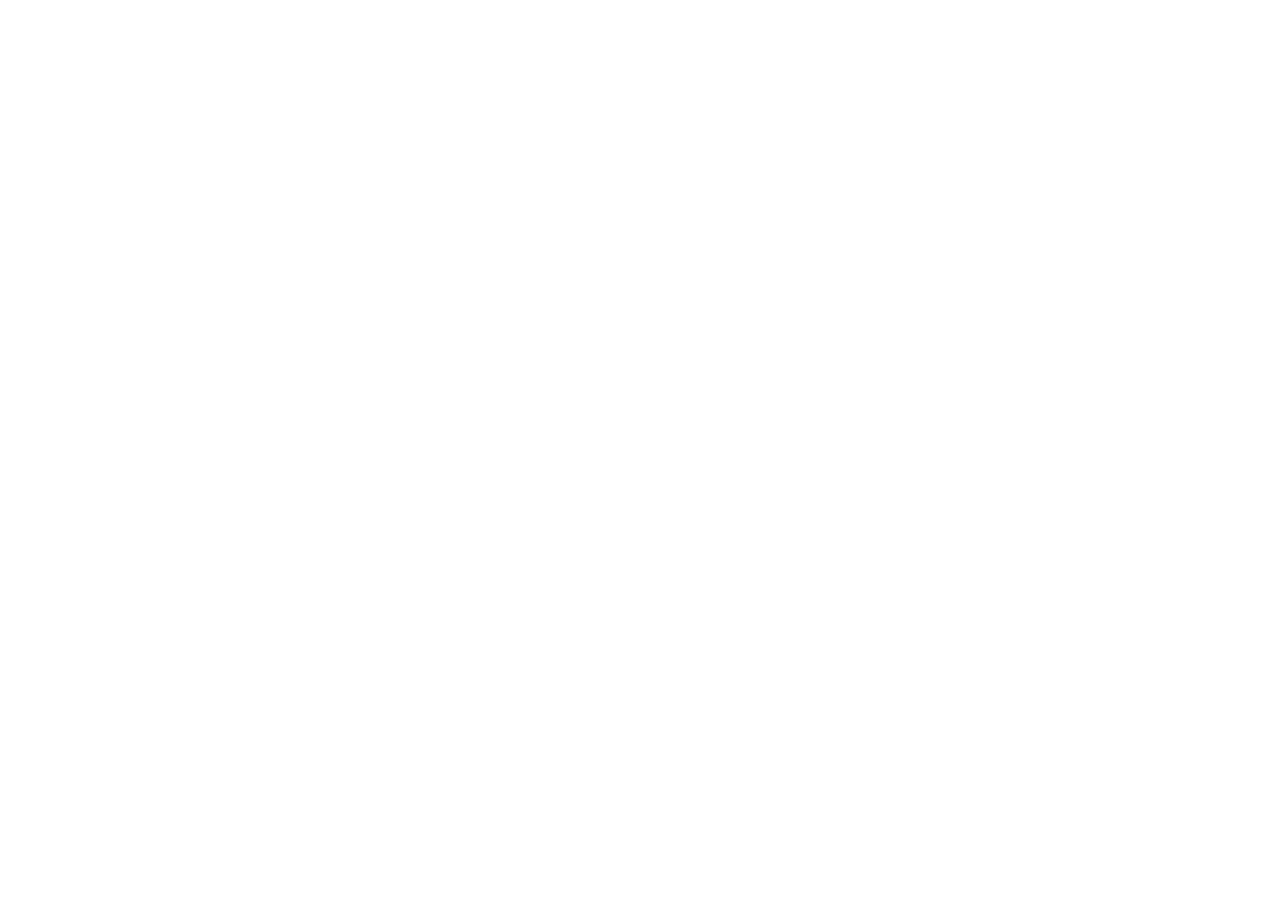
==== index.html @ 99081ab1 "first commit" ====
<!DOCTYPE html>
<html lang="en">
<head>
    <meta charset="UTF-8">
    <meta name="viewport" content="width=device-width, initial-scale=1.0">
    <link href="https://cdn.jsdelivr.net/npm/bootstrap@5.3.3/dist/css/bootstrap.min.css" rel="stylesheet" integrity="sha384-QWTKZyjpPEjISv5WaRU9OFeRpok6YctnYmDr5pNlyT2bRjXh0JMhjY6hW+ALEwIH" crossorigin="anonymous">
    <link rel="stylesheet" href="./css/style.css">
    <title>Bootstrap dashboard</title>
</head>
<body>
    <header>
        
    </header>
    <main></main>
    <script src="https://cdn.jsdelivr.net/npm/bootstrap@5.3.3/dist/js/bootstrap.bundle.min.js" integrity="sha384-YvpcrYf0tY3lHB60NNkmXc5s9fDVZLESaAA55NDzOxhy9GkcIdslK1eN7N6jIeHz" crossorigin="anonymous"></script>
</body>
</html>
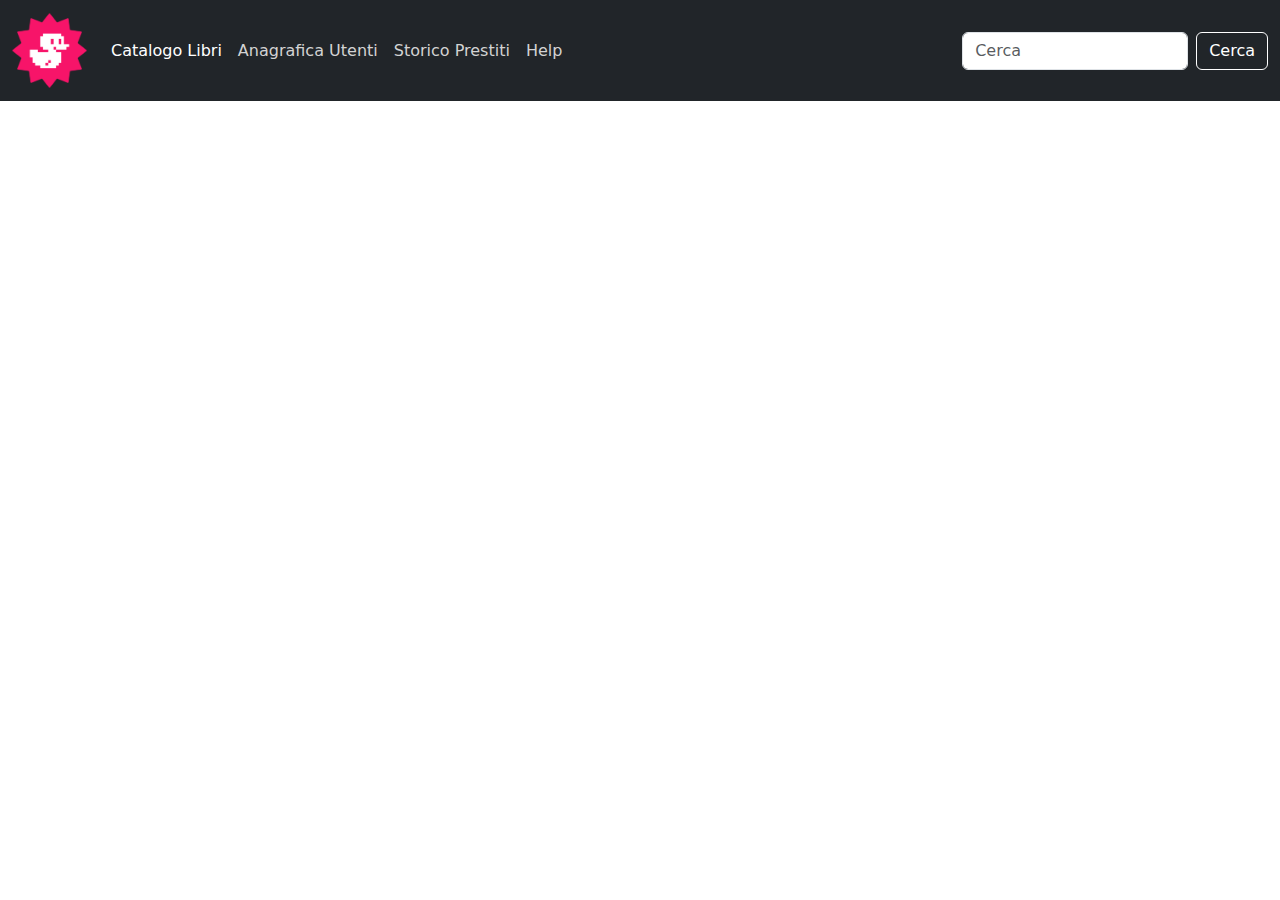
==== commit 2618607c: "[UPD] Header finished" ====
--- a/index.html
+++ b/index.html
@@ -4,12 +4,44 @@
     <meta charset="UTF-8">
     <meta name="viewport" content="width=device-width, initial-scale=1.0">
     <link href="https://cdn.jsdelivr.net/npm/bootstrap@5.3.3/dist/css/bootstrap.min.css" rel="stylesheet" integrity="sha384-QWTKZyjpPEjISv5WaRU9OFeRpok6YctnYmDr5pNlyT2bRjXh0JMhjY6hW+ALEwIH" crossorigin="anonymous">
+    <link rel="stylesheet" href="https://cdnjs.cloudflare.com/ajax/libs/font-awesome/6.7.2/css/all.min.css" integrity="sha512-Evv84Mr4kqVGRNSgIGL/F/aIDqQb7xQ2vcrdIwxfjThSH8CSR7PBEakCr51Ck+w+/U6swU2Im1vVX0SVk9ABhg==" crossorigin="anonymous" referrerpolicy="no-referrer" />
     <link rel="stylesheet" href="./css/style.css">
     <title>Bootstrap dashboard</title>
 </head>
 <body>
     <header>
-        
+        <nav class="navbar navbar-expand-lg bg-dark">
+            <div class="container-fluid">
+              <a class="navbar-brand" href="#">
+                <div class="logo">
+                    <img src="./img/duck.png" alt="">
+                </div>
+              </a>
+              <button class="navbar-toggler" type="button" data-bs-toggle="collapse" data-bs-target="#navbarSupportedContent" aria-controls="navbarSupportedContent" aria-expanded="false" aria-label="Toggle navigation">
+                <i class="fas fa-bars fa-2x1"></i>
+              </button>
+              <div class="collapse navbar-collapse" id="navbarSupportedContent">
+                <ul class="navbar-nav me-auto mb-2 mb-lg-0">
+                  <li class="nav-item">
+                    <a class="nav-link active" aria-current="page" href="#">Catalogo Libri</a>
+                  </li>
+                  <li class="nav-item">
+                    <a class="nav-link" href="#">Anagrafica Utenti</a>
+                  </li>
+                  <li class="nav-item">
+                    <a class="nav-link" href="#">Storico Prestiti</a>
+                  </li>
+                  <li class="nav-item">
+                    <a class="nav-link" href="#" >Help</a>
+                  </li>
+                </ul>
+                <form class="d-flex" role="search">
+                  <input class="form-control me-2" type="search" placeholder="Cerca" aria-label="Search">
+                  <button class="btn btn-outline-success" type="submit">Cerca</button>
+                </form>
+              </div>
+            </div>
+          </nav>
     </header>
     <main></main>
     <script src="https://cdn.jsdelivr.net/npm/bootstrap@5.3.3/dist/js/bootstrap.bundle.min.js" integrity="sha384-YvpcrYf0tY3lHB60NNkmXc5s9fDVZLESaAA55NDzOxhy9GkcIdslK1eN7N6jIeHz" crossorigin="anonymous"></script>
--- a/css/style.css
+++ b/css/style.css
@@ -0,0 +1,19 @@
+.logo img{
+    width: 75px;
+}
+
+nav.navbar a.nav-link{
+    color: lightgray;
+}
+nav.navbar a.nav-link.active{
+color: #fff;
+}
+.btn-outline-success{
+    color: white;
+    border: 1px solid white;
+}
+nav.navbar button.navbar-toggler, nav.navbar button.navbar-toggler:focus{
+    color: lightgrey;
+    border: 1px solid grey;
+    font-size: 30px;
+}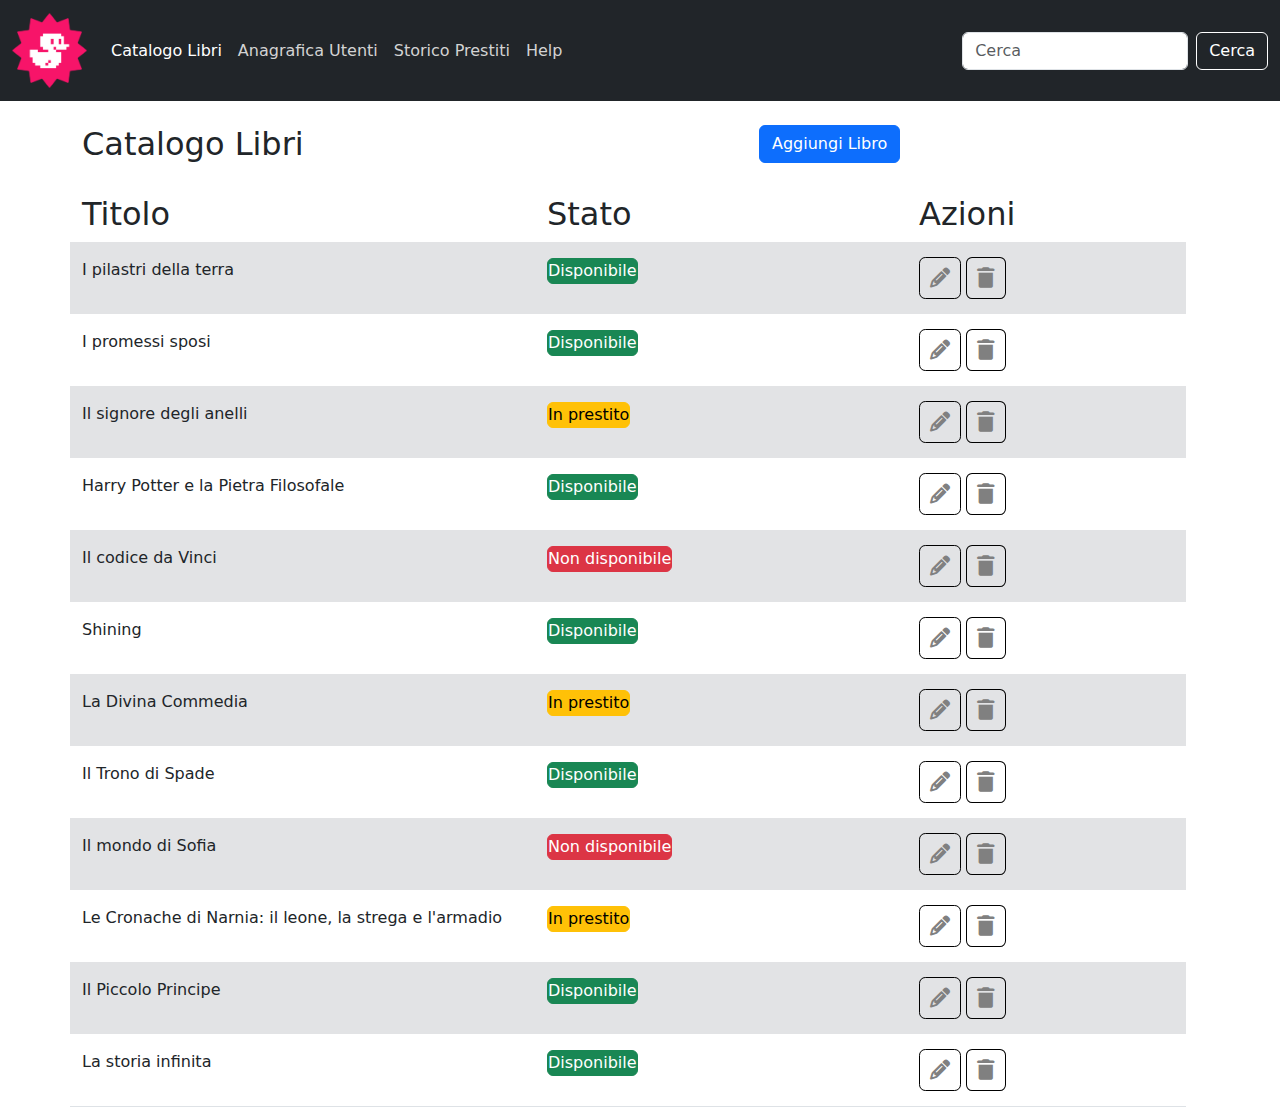
==== commit 0641aaa2: "[UPD] Main part (title, state and actions) done, mobile first" ====
--- a/index.html
+++ b/index.html
@@ -43,7 +43,137 @@
             </div>
           </nav>
     </header>
-    <main></main>
+    <main>
+        <div class="container">
+            <div class="row">
+                <div class="col-7 py-4">
+                    <h2>Catalogo Libri</h2>
+                </div>
+                <div class="col-5 py-4 ps-4">
+                    <button type="button" class="btn btn-primary">Aggiungi Libro</button>
+                </div>
+                <div class="row d-flex">
+                    <div class="col-5">
+                        <h2>Titolo</h2>
+                    </div>
+                    <div class="col-4">
+                        <h2>Stato</h2>
+                    </div>
+                    <div class="col-3">
+                        <h2>Azioni</h2>
+                    </div>
+                    <div class="col-5 py-3 bg-secondary-subtle">
+                        <p>I pilastri della terra</p>
+                    </div>
+                    <div class="col-4 py-3 bg-secondary-subtle">
+                        <button type="button" class="btn btn-success">Disponibile</button>
+                    </div>
+                    <div class="col-3 bg-secondary-subtle">
+                        <i class="fa-solid fa-pencil"></i> <i class="fa-solid fa-trash"></i>
+                    </div>
+                    <div class="col-5 py-3">
+                        <p>I promessi sposi</p>
+                    </div>
+                    <div class="col-4 py-3">
+                        <button type="button" class="btn btn-success">Disponibile</button>
+                    </div>
+                    <div class="col-3">
+                        <i class="fa-solid fa-pencil"></i> <i class="fa-solid fa-trash"></i>
+                    </div>
+                    <div class="col-5 py-3 bg-secondary-subtle">
+                        <p>Il signore degli anelli</p>
+                    </div>
+                    <div class="col-4 py-3 bg-secondary-subtle">
+                        <button type="button" class="btn btn-warning">In prestito</button>
+                    </div>
+                    <div class="col-3 bg-secondary-subtle">
+                        <i class="fa-solid fa-pencil"></i> <i class="fa-solid fa-trash"></i>
+                    </div>
+                    <div class="col-5 py-3">
+                        <p>Harry Potter e la Pietra Filosofale</p>
+                    </div>
+                    <div class="col-4 py-3">
+                        <button type="button" class="btn btn-success">Disponibile</button>
+                    </div>
+                    <div class="col-3">
+                        <i class="fa-solid fa-pencil"></i> <i class="fa-solid fa-trash"></i>
+                    </div>
+                    <div class="col-5 py-3 bg-secondary-subtle">
+                        <p>Il codice da Vinci</p>
+                    </div>
+                    <div class="col-4 py-3 bg-secondary-subtle">
+                        <button type="button" class="btn btn-danger">Non disponibile</button>
+                    </div>
+                    <div class="col-3 bg-secondary-subtle">
+                        <i class="fa-solid fa-pencil"></i> <i class="fa-solid fa-trash"></i>
+                    </div>
+                    <div class="col-5 py-3">
+                        <p>Shining</p>
+                    </div>
+                    <div class="col-4 py-3">
+                        <button type="button" class="btn btn-success">Disponibile</button>
+                    </div>
+                    <div class="col-3">
+                        <i class="fa-solid fa-pencil"></i> <i class="fa-solid fa-trash"></i>
+                    </div>
+                    <div class="col-5 py-3 bg-secondary-subtle">
+                        <p>La Divina Commedia</p>
+                    </div>
+                    <div class="col-4 py-3 bg-secondary-subtle">
+                        <button type="button" class="btn btn-warning">In prestito</button>
+                    </div>
+                    <div class="col-3 bg-secondary-subtle">
+                        <i class="fa-solid fa-pencil"></i> <i class="fa-solid fa-trash"></i>
+                    </div>
+                    <div class="col-5 py-3">
+                        <p>Il Trono di Spade</p>
+                    </div>
+                    <div class="col-4 py-3">
+                        <button type="button" class="btn btn-success">Disponibile</button>
+                    </div>
+                    <div class="col-3">
+                        <i class="fa-solid fa-pencil"></i> <i class="fa-solid fa-trash"></i>
+                    </div>
+                    <div class="col-5 py-3 bg-secondary-subtle">
+                        <p>Il mondo di Sofia</p>
+                    </div>
+                    <div class="col-4 py-3 bg-secondary-subtle">
+                        <button type="button" class="btn btn-danger">Non disponibile</button>
+                    </div>
+                    <div class="col-3 bg-secondary-subtle">
+                        <i class="fa-solid fa-pencil"></i> <i class="fa-solid fa-trash"></i>
+                    </div>
+                    <div class="col-5 py-3">
+                        <p>Le Cronache di Narnia: il leone, la strega e l'armadio</p>
+                    </div>
+                    <div class="col-4 py-3">
+                        <button type="button" class="btn btn-warning">In prestito</button>
+                    </div>
+                    <div class="col-3">
+                        <i class="fa-solid fa-pencil"></i> <i class="fa-solid fa-trash"></i>
+                    </div>
+                    <div class="col-5 py-3 bg-secondary-subtle">
+                        <p>Il Piccolo Principe</p>
+                    </div>
+                    <div class="col-4 py-3 bg-secondary-subtle">
+                        <button type="button" class="btn btn-success">Disponibile</button>
+                    </div>
+                    <div class="col-3 bg-secondary-subtle">
+                        <i class="fa-solid fa-pencil"></i> <i class="fa-solid fa-trash"></i>
+                    </div>
+                    <div class="col-5 py-3 border-bottom">
+                        <p>La storia infinita</p>
+                    </div>
+                    <div class="col-4 py-3 border-bottom">
+                        <button type="button" class="btn btn-success">Disponibile</button>
+                    </div>
+                    <div class="col-3 border-bottom">
+                        <i class="fa-solid fa-pencil"></i> <i class="fa-solid fa-trash"></i>
+                    </div>
+                </div>
+            </div>
+        </div>
+    </main>
     <script src="https://cdn.jsdelivr.net/npm/bootstrap@5.3.3/dist/js/bootstrap.bundle.min.js" integrity="sha384-YvpcrYf0tY3lHB60NNkmXc5s9fDVZLESaAA55NDzOxhy9GkcIdslK1eN7N6jIeHz" crossorigin="anonymous"></script>
 </body>
 </html>--- a/css/style.css
+++ b/css/style.css
@@ -16,4 +16,23 @@
     color: lightgrey;
     border: 1px solid grey;
     font-size: 30px;
+}
+.btn-success, .btn-warning, .btn-danger{
+    padding: 0px;
+}
+.fa-pencil{
+    color: grey;
+    font-size: 20px;
+    border: 1px solid black;
+    padding: 10px 10px;
+    border-radius: 15%;
+    margin-top: 15px;
+}
+.fa-trash{
+    color: grey;
+    font-size: 20px;
+    padding: 10px 10px;
+    margin-right: 0px;
+    border: 1px solid black;
+    border-radius: 15%;
 }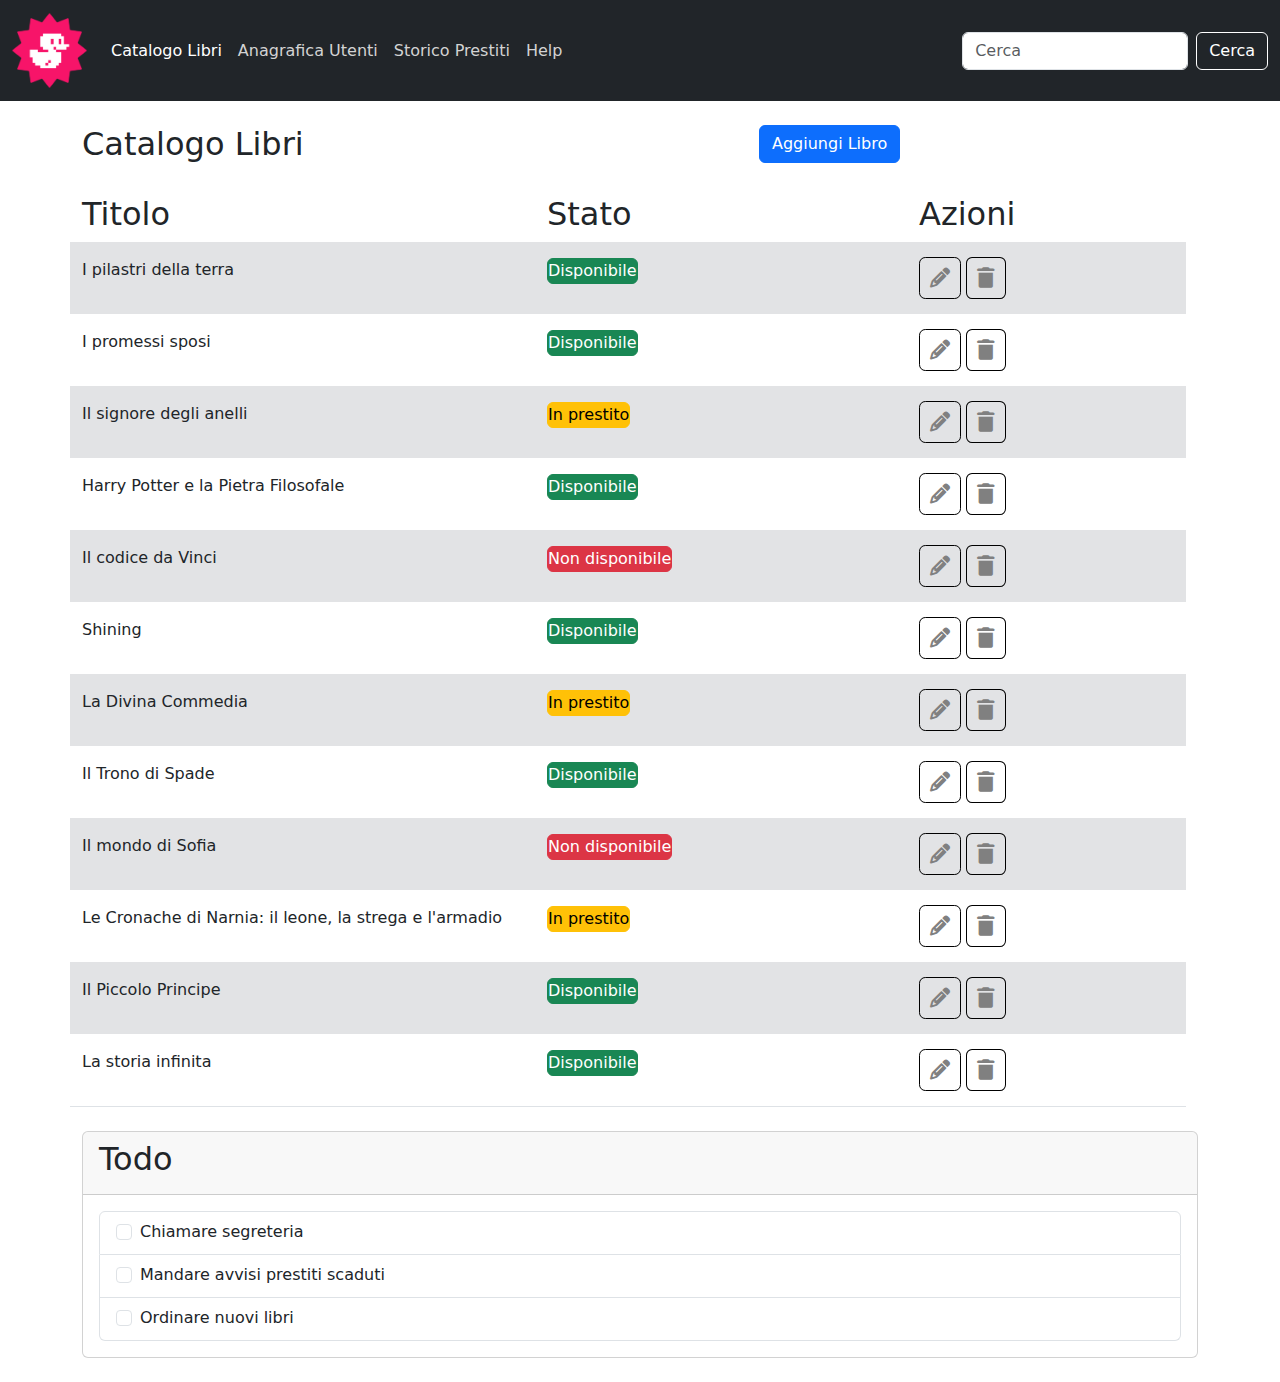
==== commit ee33921b: "[UPD] Added the Todo section" ====
--- a/index.html
+++ b/index.html
@@ -171,6 +171,41 @@
                         <i class="fa-solid fa-pencil"></i> <i class="fa-solid fa-trash"></i>
                     </div>
                 </div>
+                <div class="col-12 my-4">
+                    <div class="card">
+                        <div class="card-header">
+                          <h2>Todo</h2>
+                        </div>
+                        <div class="card-body">
+                            <ul class="list-group">
+                                <li class="list-group-item">
+                                    <div class="form-check">
+                                        <input class="form-check-input" type="checkbox" value="" id="flexCheckDefault">
+                                            <label class="form-check-label" for="flexCheckDefault">
+                                            Chiamare segreteria
+                                            </label>
+                                    </div>
+                                </li>
+                                <li class="list-group-item">
+                                    <div class="form-check">
+                                        <input class="form-check-input" type="checkbox" value="" id="flexCheckDefault">
+                                        <label class="form-check-label" for="flexCheckDefault">
+                                          Mandare avvisi prestiti scaduti
+                                        </label>
+                                      </div>
+                                </li>
+                                <li class="list-group-item">
+                                    <div class="form-check">
+                                        <input class="form-check-input" type="checkbox" value="" id="flexCheckDefault">
+                                        <label class="form-check-label" for="flexCheckDefault">
+                                          Ordinare nuovi libri
+                                        </label>
+                                      </div>
+                                </li>
+                              </ul>
+                        </div>
+                      </div>
+                </div>
             </div>
         </div>
     </main>
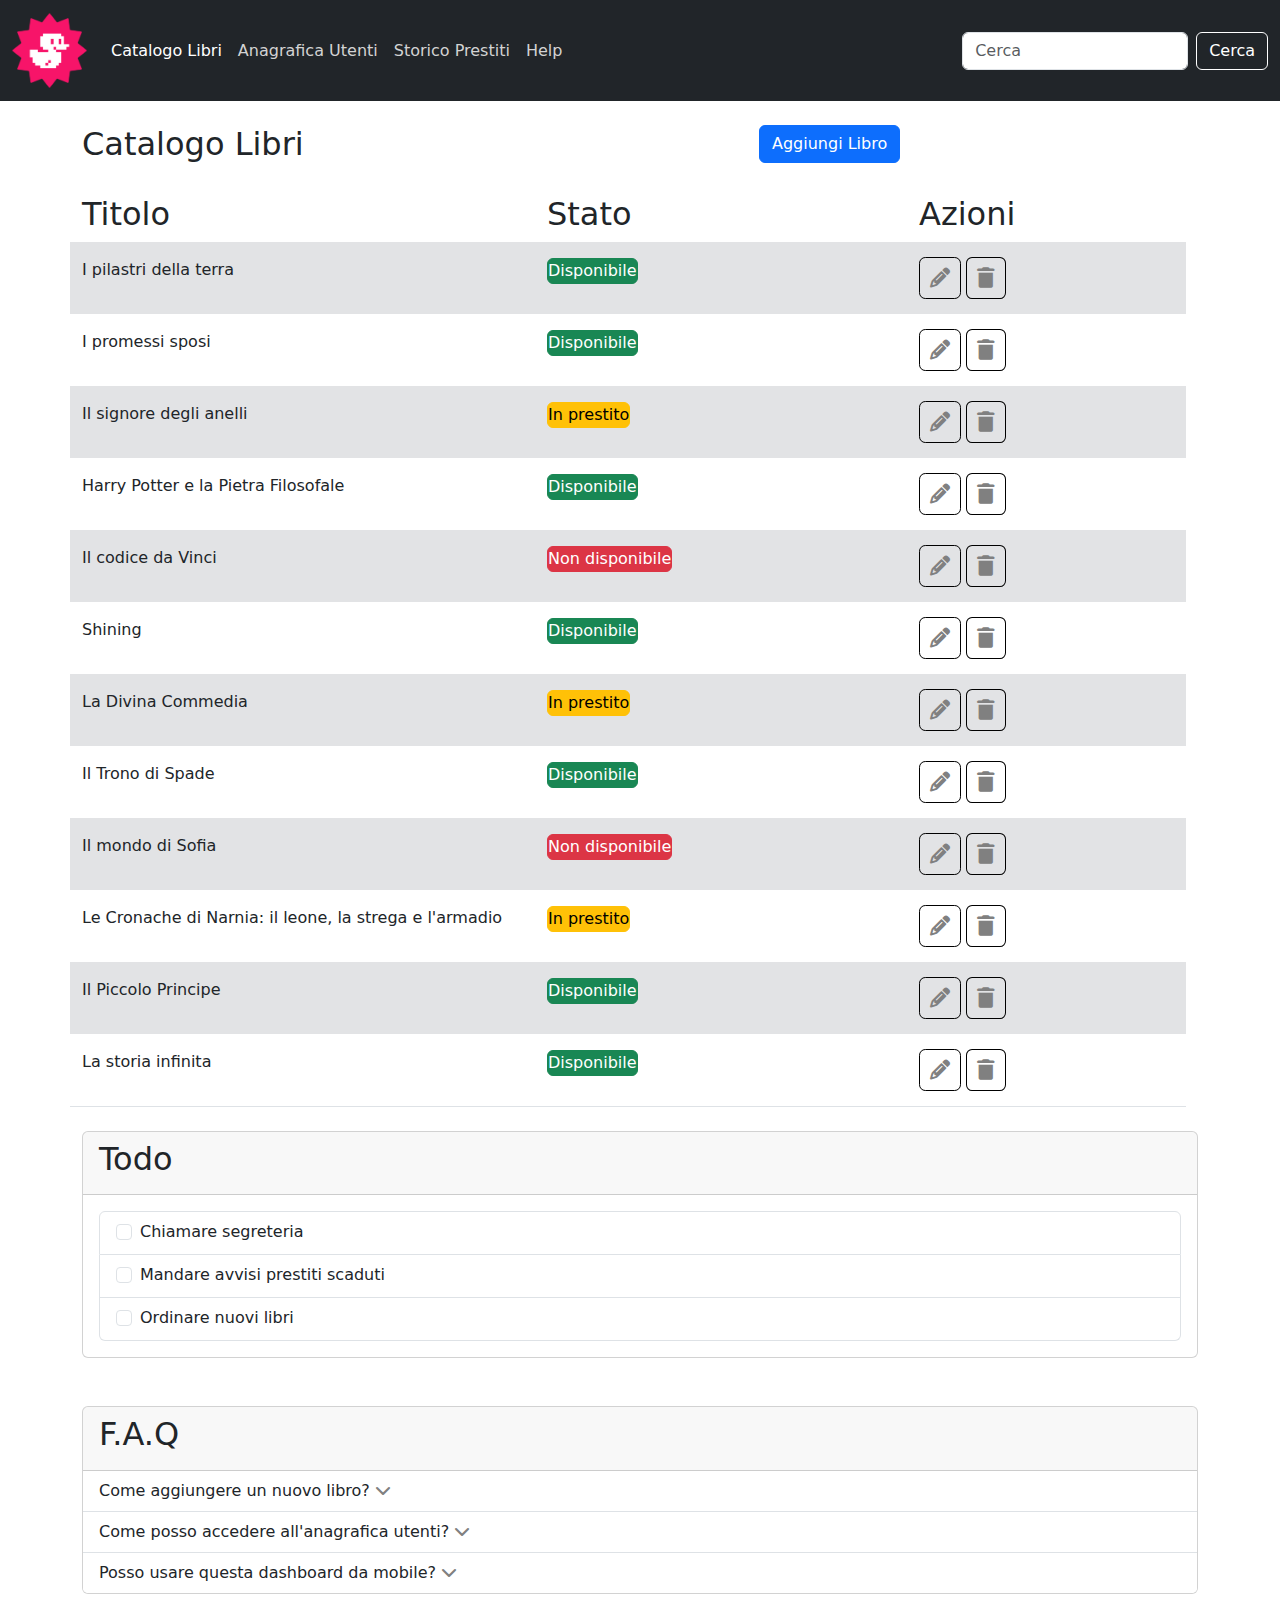
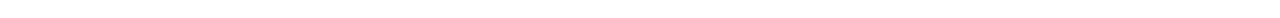
==== commit 3425fe86: "[UPD] Added the F.A.Q section" ====
--- a/index.html
+++ b/index.html
@@ -206,6 +206,18 @@
                         </div>
                       </div>
                 </div>
+                <div class="col-12 my-4">
+                    <div class="card">
+                        <div class="card-header">
+                            <h2>F.A.Q</h2>
+                        </div>
+                        <ul class="list-group list-group-flush">
+                            <li class="list-group-item">Come aggiungere un nuovo libro? <i class="fa-solid fa-chevron-down text-end"></i></li> 
+                            <li class="list-group-item">Come posso accedere all'anagrafica utenti? <i class="fa-solid fa-chevron-down"></i></li>
+                            <li class="list-group-item">Posso usare questa dashboard da mobile? <i class="fa-solid fa-chevron-down"></i></li>
+                          </ul>
+                    </div>
+                </div>
             </div>
         </div>
     </main>
--- a/css/style.css
+++ b/css/style.css
@@ -35,4 +35,8 @@
     margin-right: 0px;
     border: 1px solid black;
     border-radius: 15%;
-}+}
+
+.fa-chevron-down{
+    color: grey;
+}
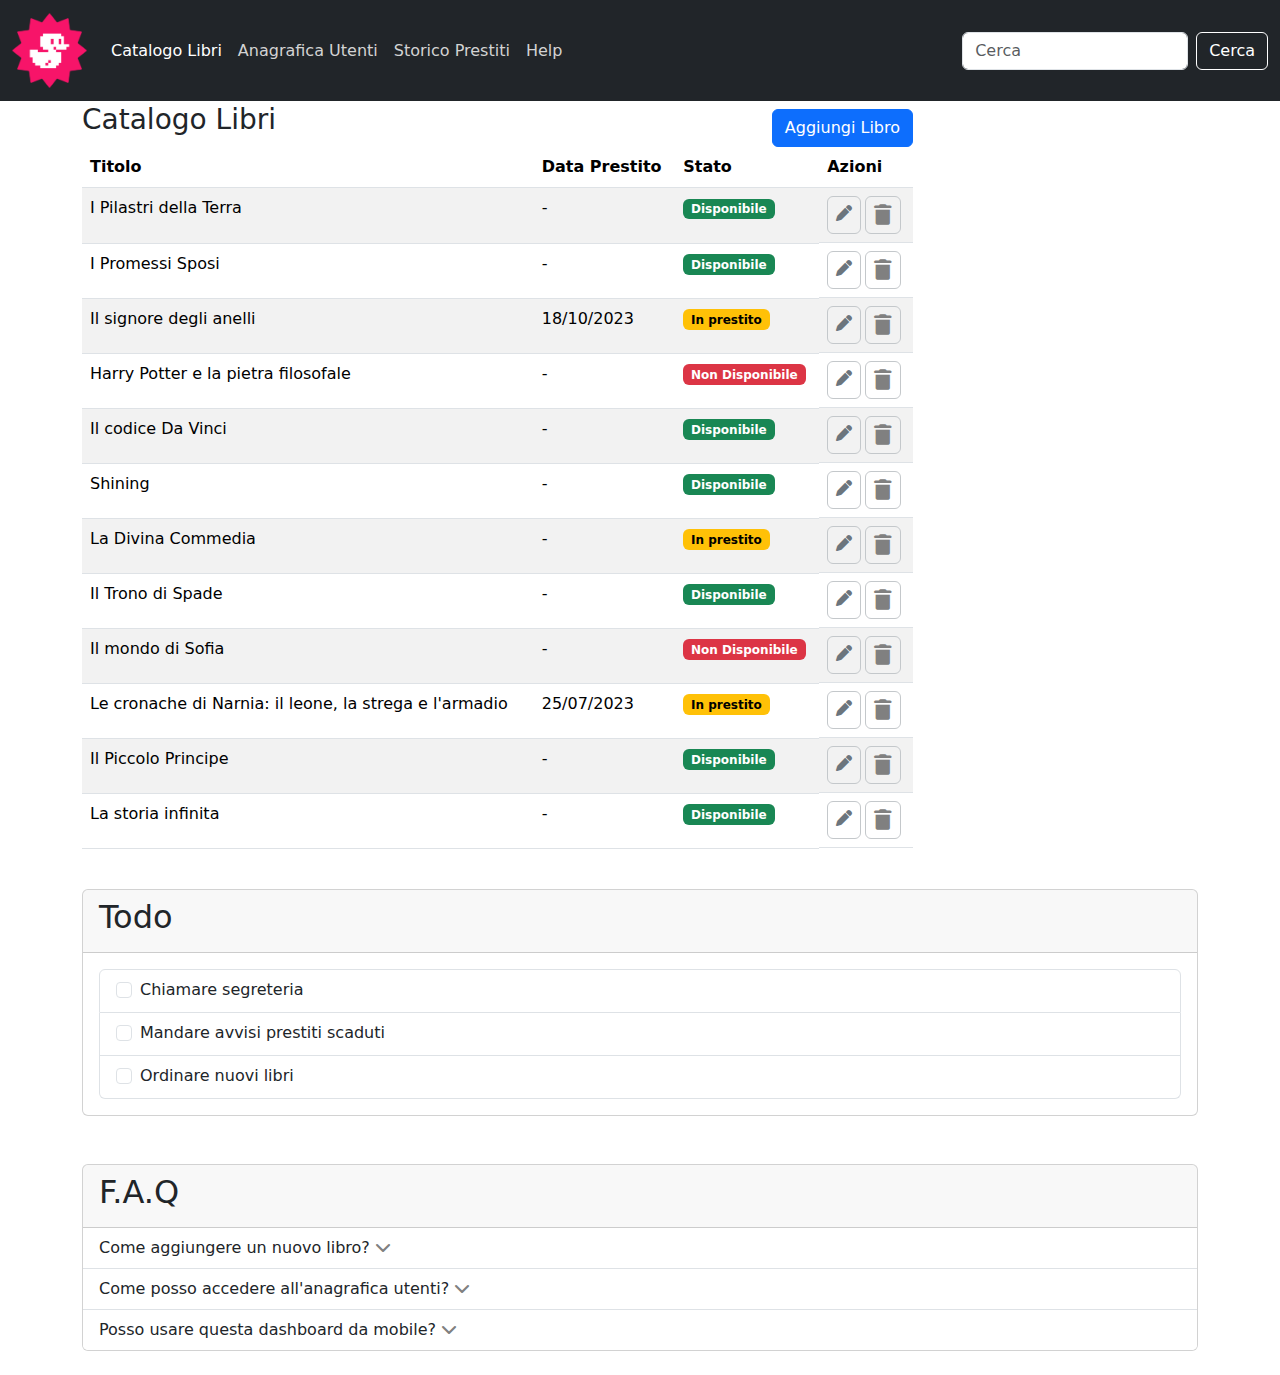
==== commit a622ae19: "[UPD] Changed the main structure with the table" ====
--- a/index.html
+++ b/index.html
@@ -46,131 +46,134 @@
     <main>
         <div class="container">
             <div class="row">
-                <div class="col-7 py-4">
-                    <h2>Catalogo Libri</h2>
-                </div>
-                <div class="col-5 py-4 ps-4">
-                    <button type="button" class="btn btn-primary">Aggiungi Libro</button>
-                </div>
-                <div class="row d-flex">
-                    <div class="col-5">
-                        <h2>Titolo</h2>
+               <div class="col-12 col-lg-9">
+                    <!-- Titolo tabella -->
+                    <div class="d-flex align-items-center justify-content-between mt-4-mb-4">
+                        <h3>Catalogo Libri</h3>
+                        <button type="button" class="btn btn-primary mt-2">Aggiungi Libro</button>
                     </div>
-                    <div class="col-4">
-                        <h2>Stato</h2>
-                    </div>
-                    <div class="col-3">
-                        <h2>Azioni</h2>
-                    </div>
-                    <div class="col-5 py-3 bg-secondary-subtle">
-                        <p>I pilastri della terra</p>
-                    </div>
-                    <div class="col-4 py-3 bg-secondary-subtle">
-                        <button type="button" class="btn btn-success">Disponibile</button>
-                    </div>
-                    <div class="col-3 bg-secondary-subtle">
-                        <i class="fa-solid fa-pencil"></i> <i class="fa-solid fa-trash"></i>
-                    </div>
-                    <div class="col-5 py-3">
-                        <p>I promessi sposi</p>
-                    </div>
-                    <div class="col-4 py-3">
-                        <button type="button" class="btn btn-success">Disponibile</button>
-                    </div>
-                    <div class="col-3">
-                        <i class="fa-solid fa-pencil"></i> <i class="fa-solid fa-trash"></i>
-                    </div>
-                    <div class="col-5 py-3 bg-secondary-subtle">
-                        <p>Il signore degli anelli</p>
-                    </div>
-                    <div class="col-4 py-3 bg-secondary-subtle">
-                        <button type="button" class="btn btn-warning">In prestito</button>
-                    </div>
-                    <div class="col-3 bg-secondary-subtle">
-                        <i class="fa-solid fa-pencil"></i> <i class="fa-solid fa-trash"></i>
-                    </div>
-                    <div class="col-5 py-3">
-                        <p>Harry Potter e la Pietra Filosofale</p>
-                    </div>
-                    <div class="col-4 py-3">
-                        <button type="button" class="btn btn-success">Disponibile</button>
-                    </div>
-                    <div class="col-3">
-                        <i class="fa-solid fa-pencil"></i> <i class="fa-solid fa-trash"></i>
-                    </div>
-                    <div class="col-5 py-3 bg-secondary-subtle">
-                        <p>Il codice da Vinci</p>
-                    </div>
-                    <div class="col-4 py-3 bg-secondary-subtle">
-                        <button type="button" class="btn btn-danger">Non disponibile</button>
-                    </div>
-                    <div class="col-3 bg-secondary-subtle">
-                        <i class="fa-solid fa-pencil"></i> <i class="fa-solid fa-trash"></i>
-                    </div>
-                    <div class="col-5 py-3">
-                        <p>Shining</p>
-                    </div>
-                    <div class="col-4 py-3">
-                        <button type="button" class="btn btn-success">Disponibile</button>
-                    </div>
-                    <div class="col-3">
-                        <i class="fa-solid fa-pencil"></i> <i class="fa-solid fa-trash"></i>
-                    </div>
-                    <div class="col-5 py-3 bg-secondary-subtle">
-                        <p>La Divina Commedia</p>
-                    </div>
-                    <div class="col-4 py-3 bg-secondary-subtle">
-                        <button type="button" class="btn btn-warning">In prestito</button>
-                    </div>
-                    <div class="col-3 bg-secondary-subtle">
-                        <i class="fa-solid fa-pencil"></i> <i class="fa-solid fa-trash"></i>
-                    </div>
-                    <div class="col-5 py-3">
-                        <p>Il Trono di Spade</p>
-                    </div>
-                    <div class="col-4 py-3">
-                        <button type="button" class="btn btn-success">Disponibile</button>
-                    </div>
-                    <div class="col-3">
-                        <i class="fa-solid fa-pencil"></i> <i class="fa-solid fa-trash"></i>
-                    </div>
-                    <div class="col-5 py-3 bg-secondary-subtle">
-                        <p>Il mondo di Sofia</p>
-                    </div>
-                    <div class="col-4 py-3 bg-secondary-subtle">
-                        <button type="button" class="btn btn-danger">Non disponibile</button>
-                    </div>
-                    <div class="col-3 bg-secondary-subtle">
-                        <i class="fa-solid fa-pencil"></i> <i class="fa-solid fa-trash"></i>
-                    </div>
-                    <div class="col-5 py-3">
-                        <p>Le Cronache di Narnia: il leone, la strega e l'armadio</p>
-                    </div>
-                    <div class="col-4 py-3">
-                        <button type="button" class="btn btn-warning">In prestito</button>
-                    </div>
-                    <div class="col-3">
-                        <i class="fa-solid fa-pencil"></i> <i class="fa-solid fa-trash"></i>
-                    </div>
-                    <div class="col-5 py-3 bg-secondary-subtle">
-                        <p>Il Piccolo Principe</p>
-                    </div>
-                    <div class="col-4 py-3 bg-secondary-subtle">
-                        <button type="button" class="btn btn-success">Disponibile</button>
-                    </div>
-                    <div class="col-3 bg-secondary-subtle">
-                        <i class="fa-solid fa-pencil"></i> <i class="fa-solid fa-trash"></i>
-                    </div>
-                    <div class="col-5 py-3 border-bottom">
-                        <p>La storia infinita</p>
-                    </div>
-                    <div class="col-4 py-3 border-bottom">
-                        <button type="button" class="btn btn-success">Disponibile</button>
-                    </div>
-                    <div class="col-3 border-bottom">
-                        <i class="fa-solid fa-pencil"></i> <i class="fa-solid fa-trash"></i>
-                    </div>
-                </div>
+                    <!-- tabella -->
+                     <table class="table table-striped">
+                        <thead>
+                            <tr>
+                                <th scope="col">Titolo</th>
+                                <th class="d-none d-md-table-cell" scope="col">Data Prestito</th>
+                                <th scope="col">Stato</th>
+                                <th scope="col">Azioni</th>
+                            </tr>
+                        </thead>
+                        <tbody>
+                            <tr>
+                                <td>I Pilastri della Terra</td>
+                                <td class="d-none d-md-table-cell">-</td>
+                                <td> <span class="badge text-bg-success">Disponibile</span></td>
+                                <td class="text-secondary d-flex">
+                                <i class="fa-solid fa-pen border border-secondary-subtle px-2 py-2 rounded"></i>
+                                <i class="fa-solid fa-trash border border-secondary-subtle ms-1 px-2 py-2 rounded"></i>
+                                </td>
+                            </tr>   
+                            <tr>
+                                <td>I Promessi Sposi</td>
+                                <td class="d-none d-md-table-cell">-</td>
+                                <td> <span class="badge text-bg-success">Disponibile</span></td>
+                                <td class="text-secondary d-flex">
+                                <i class="fa-solid fa-pen border border-secondary-subtle px-2 py-2 rounded"></i>
+                                <i class="fa-solid fa-trash border border-secondary-subtle ms-1 px-2 py-2 rounded"></i>
+                                </td>
+                            </tr>   
+                            <tr>
+                                <td>Il signore degli anelli</td>
+                                <td class="d-none d-md-table-cell">18/10/2023</td>
+                                <td> <span class="badge text-bg-warning">In prestito</span></td>
+                                <td class="text-secondary d-flex">
+                                <i class="fa-solid fa-pen border border-secondary-subtle px-2 py-2 rounded"></i>
+                                <i class="fa-solid fa-trash border border-secondary-subtle ms-1 px-2 py-2 rounded"></i>
+                                </td>
+                            </tr>   
+                            <tr>
+                                <td>Harry Potter e la pietra filosofale</td>
+                                <td class="d-none d-md-table-cell">-</td>
+                                <td> <span class="badge text-bg-danger">Non Disponibile</span></td>
+                                <td class="text-secondary d-flex">
+                                <i class="fa-solid fa-pen border border-secondary-subtle px-2 py-2 rounded"></i>
+                                <i class="fa-solid fa-trash border border-secondary-subtle ms-1 px-2 py-2 rounded"></i>
+                                </td>
+                            </tr>   
+                            <tr>
+                                <td>Il codice Da Vinci</td>
+                                <td class="d-none d-md-table-cell">-</td>
+                                <td> <span class="badge text-bg-success">Disponibile</span></td>
+                                <td class="text-secondary d-flex">
+                                <i class="fa-solid fa-pen border border-secondary-subtle px-2 py-2 rounded"></i>
+                                <i class="fa-solid fa-trash border border-secondary-subtle ms-1 px-2 py-2 rounded"></i>
+                                </td>
+                            </tr>   
+                            <tr>
+                                <td>Shining</td>
+                                <td class="d-none d-md-table-cell">-</td>
+                                <td> <span class="badge text-bg-success">Disponibile</span></td>
+                                <td class="text-secondary d-flex">
+                                <i class="fa-solid fa-pen border border-secondary-subtle px-2 py-2 rounded"></i>
+                                <i class="fa-solid fa-trash border border-secondary-subtle ms-1 px-2 py-2 rounded"></i>
+                                </td>
+                            </tr>   
+                            <tr>
+                                <td>La Divina Commedia</td>
+                                <td class="d-none d-md-table-cell">-</td>
+                                <td> <span class="badge text-bg-warning">In prestito</span></td>
+                                <td class="text-secondary d-flex">
+                                <i class="fa-solid fa-pen border border-secondary-subtle px-2 py-2 rounded"></i>
+                                <i class="fa-solid fa-trash border border-secondary-subtle ms-1 px-2 py-2 rounded"></i>
+                                </td>
+                            </tr>   
+                            <tr>
+                                <td>Il Trono di Spade</td>
+                                <td class="d-none d-md-table-cell">-</td>
+                                <td> <span class="badge text-bg-success">Disponibile</span></td>
+                                <td class="text-secondary d-flex">
+                                <i class="fa-solid fa-pen border border-secondary-subtle px-2 py-2 rounded"></i>
+                                <i class="fa-solid fa-trash border border-secondary-subtle ms-1 px-2 py-2 rounded"></i>
+                                </td>
+                            </tr>   
+                            <tr>
+                                <td>Il mondo di Sofia</td>
+                                <td class="d-none d-md-table-cell">-</td>
+                                <td> <span class="badge text-bg-danger">Non Disponibile</span></td>
+                                <td class="text-secondary d-flex">
+                                <i class="fa-solid fa-pen border border-secondary-subtle px-2 py-2 rounded"></i>
+                                <i class="fa-solid fa-trash border border-secondary-subtle ms-1 px-2 py-2 rounded"></i>
+                                </td>
+                            </tr>   
+                            <tr>
+                                <td>Le cronache di Narnia: il leone, la strega e l'armadio</td>
+                                <td class="d-none d-md-table-cell">25/07/2023</td>
+                                <td> <span class="badge text-bg-warning">In prestito</span></td>
+                                <td class="text-secondary d-flex">
+                                <i class="fa-solid fa-pen border border-secondary-subtle px-2 py-2 rounded"></i>
+                                <i class="fa-solid fa-trash border border-secondary-subtle ms-1 px-2 py-2 rounded"></i>
+                                </td>
+                            </tr>   
+                            <tr>
+                                <td>Il Piccolo Principe</td>
+                                <td class="d-none d-md-table-cell">-</td>
+                                <td> <span class="badge text-bg-success">Disponibile</span></td>
+                                <td class="text-secondary d-flex">
+                                <i class="fa-solid fa-pen border border-secondary-subtle px-2 py-2 rounded"></i>
+                                <i class="fa-solid fa-trash border border-secondary-subtle ms-1 px-2 py-2 rounded"></i>
+                                </td>
+                            </tr>   
+                            <tr>
+                                <td>La storia infinita</td>
+                                <td class="d-none d-md-table-cell">-</td>
+                                <td> <span class="badge text-bg-success">Disponibile</span></td>
+                                <td class="text-secondary d-flex">
+                                <i class="fa-solid fa-pen border border-secondary-subtle px-2 py-2 rounded"></i>
+                                <i class="fa-solid fa-trash border border-secondary-subtle ms-1 px-2 py-2 rounded"></i>
+                                </td>
+                            </tr>     
+                        </tbody>
+                     </table>
+               </div>
                 <div class="col-12 my-4">
                     <div class="card">
                         <div class="card-header">
--- a/css/style.css
+++ b/css/style.css
@@ -20,14 +20,7 @@
 .btn-success, .btn-warning, .btn-danger{
     padding: 0px;
 }
-.fa-pencil{
-    color: grey;
-    font-size: 20px;
-    border: 1px solid black;
-    padding: 10px 10px;
-    border-radius: 15%;
-    margin-top: 15px;
-}
+
 .fa-trash{
     color: grey;
     font-size: 20px;
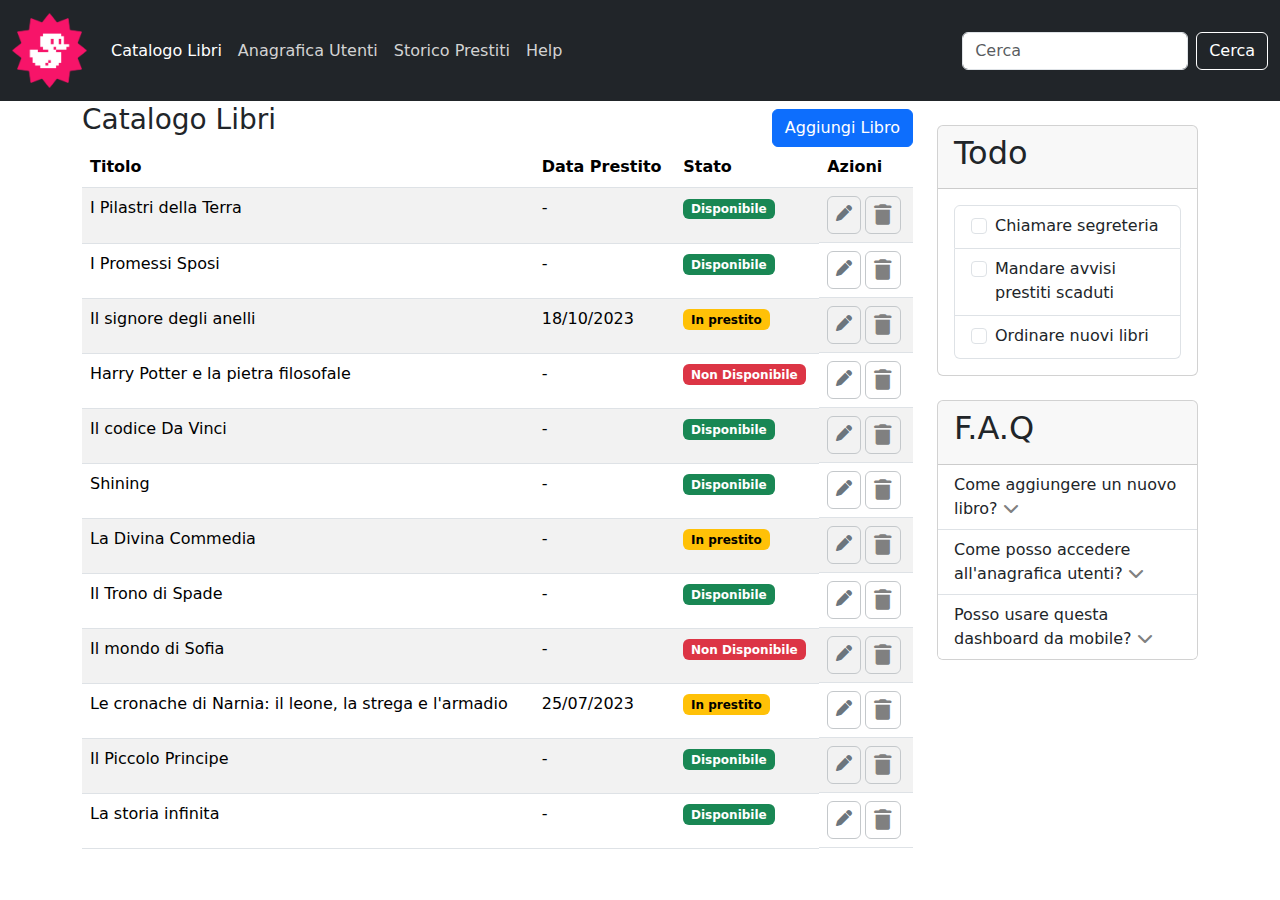
==== commit 651a1526: "[UPD] Changed the structure to F.A.Q and Todo sections" ====
--- a/index.html
+++ b/index.html
@@ -174,7 +174,7 @@
                         </tbody>
                      </table>
                </div>
-                <div class="col-12 my-4">
+                <div class="col-12 col-lg-3 my-4">
                     <div class="card">
                         <div class="card-header">
                           <h2>Todo</h2>
@@ -208,19 +208,20 @@
                               </ul>
                         </div>
                       </div>
-                </div>
-                <div class="col-12 my-4">
-                    <div class="card">
-                        <div class="card-header">
-                            <h2>F.A.Q</h2>
+                      <div class="col-12 my-4">
+                        <div class="card">
+                            <div class="card-header">
+                                <h2>F.A.Q</h2>
+                            </div>
+                            <ul class="list-group list-group-flush">
+                                <li class="list-group-item">Come aggiungere un nuovo libro? <i class="fa-solid fa-chevron-down text-end"></i></li> 
+                                <li class="list-group-item">Come posso accedere all'anagrafica utenti? <i class="fa-solid fa-chevron-down"></i></li>
+                                <li class="list-group-item">Posso usare questa dashboard da mobile? <i class="fa-solid fa-chevron-down"></i></li>
+                              </ul>
                         </div>
-                        <ul class="list-group list-group-flush">
-                            <li class="list-group-item">Come aggiungere un nuovo libro? <i class="fa-solid fa-chevron-down text-end"></i></li> 
-                            <li class="list-group-item">Come posso accedere all'anagrafica utenti? <i class="fa-solid fa-chevron-down"></i></li>
-                            <li class="list-group-item">Posso usare questa dashboard da mobile? <i class="fa-solid fa-chevron-down"></i></li>
-                          </ul>
                     </div>
                 </div>
+                
             </div>
         </div>
     </main>
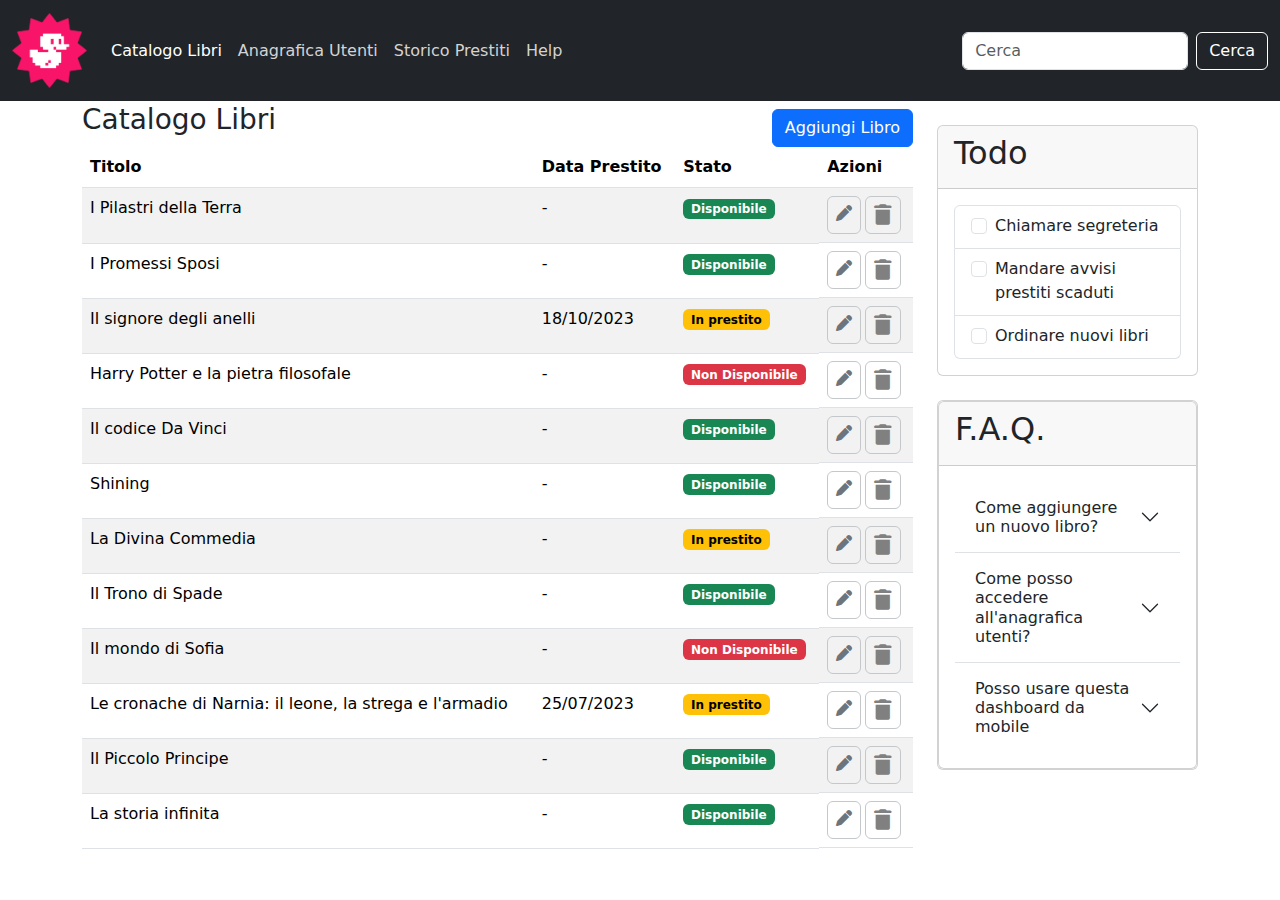
==== commit 020fd6ad: "[UPD] Exercise finished" ====
--- a/index.html
+++ b/index.html
@@ -210,14 +210,66 @@
                       </div>
                       <div class="col-12 my-4">
                         <div class="card">
-                            <div class="card-header">
-                                <h2>F.A.Q</h2>
+                            <div class="card">
+                                <div class="card-header">
+                                    <h2>F.A.Q.</h2>
+                                </div>
+                                <div class="card-body">
+                                    <div class="accordion accordion-flush" id="accordionFlushExample">
+                                        <div class="accordion-item">
+                                            <h2 class="accordion-header">
+                                                <button class="accordion-button collapsed" type="button"
+                                                    data-bs-toggle="collapse" data-bs-target="#flush-collapseOne"
+                                                    aria-expanded="false" aria-controls="flush-collapseOne">
+                                                    Come aggiungere un nuovo libro?
+                                                </button>
+                                            </h2>
+                                            <div id="flush-collapseOne" class="accordion-collapse collapse"
+                                                data-bs-parent="#accordionFlushExample">
+                                                <div class="accordion-body">Placeholder content for this accordion,
+                                                    which is intended to demonstrate the <code>.accordion-flush</code>
+                                                    class. This is the first item's accordion body.</div>
+                                            </div>
+                                        </div>
+                                        <div class="accordion-item">
+                                            <h2 class="accordion-header">
+                                                <button class="accordion-button collapsed" type="button"
+                                                    data-bs-toggle="collapse" data-bs-target="#flush-collapseTwo"
+                                                    aria-expanded="false" aria-controls="flush-collapseTwo">
+                                                    Come posso accedere all'anagrafica utenti?
+                                                </button>
+                                            </h2>
+                                            <div id="flush-collapseTwo" class="accordion-collapse collapse"
+                                                data-bs-parent="#accordionFlushExample">
+                                                <div class="accordion-body">Placeholder content for this accordion,
+                                                    which is intended to demonstrate the <code>.accordion-flush</code>
+                                                    class. This is the second item's accordion body. Let's imagine this
+                                                    being filled with some actual content.</div>
+                                            </div>
+                                        </div>
+                                        <div class="accordion-item">
+                                            <h2 class="accordion-header">
+                                                <button class="accordion-button collapsed" type="button"
+                                                    data-bs-toggle="collapse" data-bs-target="#flush-collapseThree"
+                                                    aria-expanded="false" aria-controls="flush-collapseThree">
+                                                    Posso usare questa dashboard da mobile
+                                                </button>
+                                            </h2>
+                                            <div id="flush-collapseThree" class="accordion-collapse collapse"
+                                                data-bs-parent="#accordionFlushExample">
+                                                <div class="accordion-body">Placeholder content for this accordion,
+                                                    which is intended to demonstrate the <code>.accordion-flush</code>
+                                                    class. This is the third item's accordion body. Nothing more
+                                                    exciting happening here in terms of content, but just filling up the
+                                                    space to make it look, at least at first glance, a bit more
+                                                    representative of how this would look in a real-world application.
+                                                </div>
+                                            </div>
+                                        </div>
+                                    </div>
+                                </div>
                             </div>
-                            <ul class="list-group list-group-flush">
-                                <li class="list-group-item">Come aggiungere un nuovo libro? <i class="fa-solid fa-chevron-down text-end"></i></li> 
-                                <li class="list-group-item">Come posso accedere all'anagrafica utenti? <i class="fa-solid fa-chevron-down"></i></li>
-                                <li class="list-group-item">Posso usare questa dashboard da mobile? <i class="fa-solid fa-chevron-down"></i></li>
-                              </ul>
+                            
                         </div>
                     </div>
                 </div>
